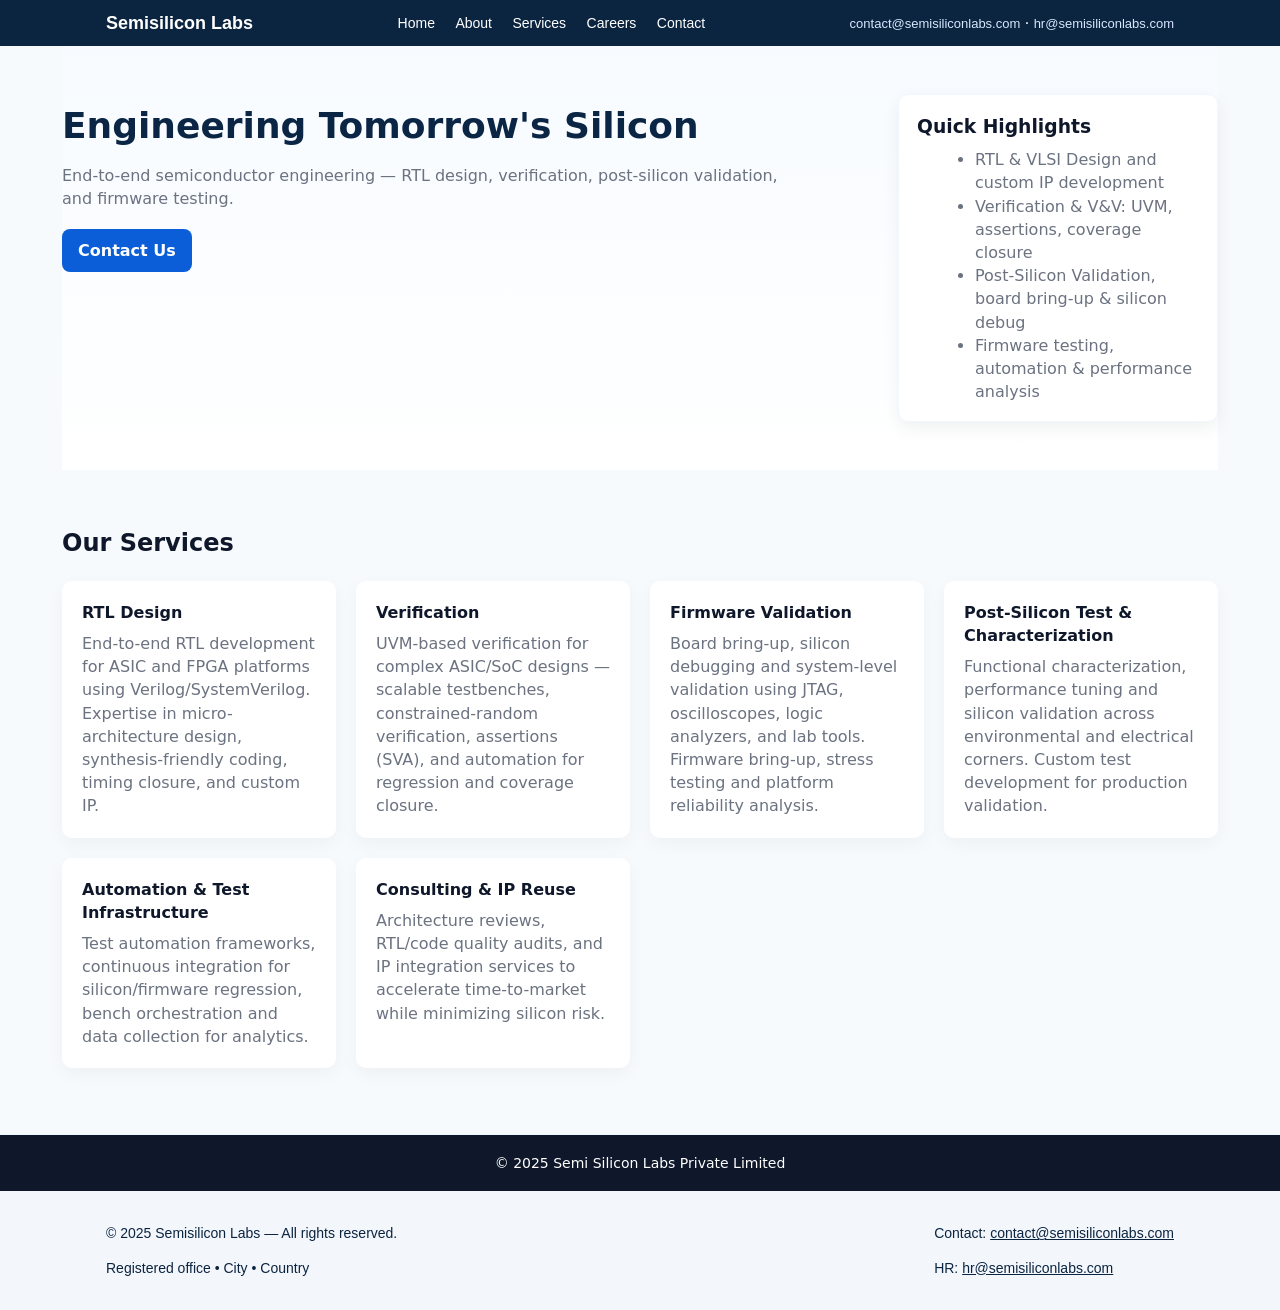
==== index.html @ eca229b6 "Updated_index_html" ====
<!doctype html>
<html lang="en">
<head>
  <meta charset="utf-8" />
  <meta name="viewport" content="width=device-width,initial-scale=1" />
  <title>Semi Silicon Labs</title>
  <!-- If you keep an external style.css, you can remove the <style> block below. -->
  <link rel="stylesheet" href="style.css">

  <style>
    /* --- Layout container --- */
    :root{
      --max-width:1200px;
      --gap:24px;
      --muted:#6b7280;
      --accent:#0b5ed7;
      --bg:#f7fafc;
      font-family: system-ui, -apple-system, "Segoe UI", Roboto, "Helvetica Neue", Arial;
    }

    html,body{height:100%;margin:0}
    body{background:var(--bg);color:#0f172a;line-height:1.45}

    /* Site container centered content */
    .container{
      max-width:var(--max-width);
      margin:0 auto;
      padding:0 22px;
      box-sizing:border-box;
    }

    @media(min-width:1400px){
      .container{max-width:1400px;padding:0 32px}
    }

    /* Header full-width but inner content centered via .container */
    .header{width:100%;background:#0f2740;color:#fff}
    .header-inner{display:flex;align-items:center;justify-content:space-between;padding:14px 0}
    .brand-left .company{font-weight:700;font-size:20px}
    .brand-left .tagline{font-size:13px;color:rgba(255,255,255,0.85)}
    .nav-right a{color:#fff;text-decoration:none;margin-left:18px;font-weight:600}

    /* HERO: use a responsive two-column layout */
    .hero{display:grid;grid-template-columns:1fr 320px;gap:var(--gap);align-items:start;padding:48px 0}
    @media(max-width:900px){
      .hero{grid-template-columns:1fr;}
    }

    .hero .left h1{font-size:36px;margin:6px 0 12px}
    .lead{color:var(--muted);margin:0}
    .btn{display:inline-block;padding:10px 16px;border-radius:8px;text-decoration:none}
    .btn-primary{background:var(--accent);color:#fff}

    /* Quick highlights card */
    .card{background:#fff;border-radius:10px;padding:18px;box-shadow:0 6px 18px rgba(2,6,23,0.06)}
    .card h3{margin:0 0 8px}
    .card ul{margin:8px 0 0 18px;color:var(--muted)}

    /* Services section */
    .section{padding:36px 0}
    .services-grid{display:grid;grid-template-columns:repeat(auto-fit,minmax(260px,1fr));gap:20px;margin-top:18px}
    .service-card{background:#fff;padding:20px;border-radius:10px;box-shadow:0 6px 18px rgba(2,6,23,0.04)}
    .service-card h4{margin:0 0 8px}
    .service-card .lead{color:var(--muted);margin:0}

    /* Footer */
    .footer{background:#0f172a;color:#fff;padding:18px 0;margin-top:30px}
    .footer p{margin:0;text-align:center}

    /* small screens adjustments */
    @media(max-width:520px){
      .brand-left .company{font-size:18px}
      .hero .left h1{font-size:28px}
    }
  </style>
</head>
<body>

  <!-- Header (full width) 
  <header class="site-header" role="banner">
  <div class="topbar">
    <div class="topbar-inner container">
      <div class="contact-line">contact@semisiliconlabs.com · hr@semisiliconlabs.com</div>
    </div>
  </div>

  <div class="header-main container">
    <div class="brand" aria-label="Semi Silicon Labs">
      <a href="index.html" class="brand-link">
        <div class="brand-name">Semi Silicon Labs</div>
        <div class="brand-tag">Engineering Tomorrow's Silicon</div>
      </a>
    </div>

    <button class="nav-toggle" aria-expanded="false" aria-controls="main-nav" aria-label="Toggle navigation">
      <span class="hamburger"></span>
    </button>

    <nav id="main-nav" class="main-nav" role="navigation" aria-label="Main navigation">
      <a href="index.html">Home</a>
      <a href="about.html">About</a>
      <a href="services.html">Services</a>
      <a href="careers.html">Careers</a>
      <a href="ai.html">AI Assistant</a>
      <a href="contact.html">Contact</a>
    </nav>
  </div>
</header>


  <!-- Main centered container -->
  <main>
    <div class="container">

      <!-- HERO section (left: content, right: quick highlights card) -->
      <section class="hero">
        <div class="left">
          <h1>Engineering Tomorrow's Silicon</h1>
          <p class="lead">End-to-end semiconductor engineering — RTL design, verification, post-silicon validation, and firmware testing.</p>
          <p style="margin-top:18px"><a class="btn btn-primary" href="contact.html">Contact Us</a></p>
        </div>

        <aside class="right card" aria-label="Quick highlights">
          <h3>Quick Highlights</h3>
          <ul>
            <li>RTL &amp; VLSI Design and custom IP development</li>
            <li>Verification &amp; V&amp;V: UVM, assertions, coverage closure</li>
            <li>Post-Silicon Validation, board bring-up & silicon debug</li>
            <li>Firmware testing, automation & performance analysis</li>
          </ul>
        </aside>

      </section>

      <!-- Our Services -->
      <section class="section">
        <h2>Our Services</h2>

        <div class="services-grid" role="list">

          <article class="service-card" role="listitem">
            <h4>RTL Design</h4>
            <p class="lead">End-to-end RTL development for ASIC and FPGA platforms using Verilog/SystemVerilog. Expertise in micro-architecture design, synthesis-friendly coding, timing closure, and custom IP.</p>
          </article>

          <article class="service-card" role="listitem">
            <h4>Verification</h4>
            <p class="lead">UVM-based verification for complex ASIC/SoC designs — scalable testbenches, constrained-random verification, assertions (SVA), and automation for regression and coverage closure.</p>
          </article>

          <article class="service-card" role="listitem">
            <h4>Firmware Validation</h4>
            <p class="lead">Board bring-up, silicon debugging and system-level validation using JTAG, oscilloscopes, logic analyzers, and lab tools. Firmware bring-up, stress testing and platform reliability analysis.</p>
          </article>

          <article class="service-card" role="listitem">
            <h4>Post-Silicon Test & Characterization</h4>
            <p class="lead">Functional characterization, performance tuning and silicon validation across environmental and electrical corners. Custom test development for production validation.</p>
          </article>

          <article class="service-card" role="listitem">
            <h4>Automation & Test Infrastructure</h4>
            <p class="lead">Test automation frameworks, continuous integration for silicon/firmware regression, bench orchestration and data collection for analytics.</p>
          </article>

          <article class="service-card" role="listitem">
            <h4>Consulting & IP Reuse</h4>
            <p class="lead">Architecture reviews, RTL/code quality audits, and IP integration services to accelerate time-to-market while minimizing silicon risk.</p>
          </article>

        </div>
      </section>

    </div> <!-- /.container -->
  </main>

  <footer class="footer">
    <div class="container"><p>&copy; 2025 Semi Silicon Labs Private Limited</p></div>
  </footer>

  <!-- optional scripts -->
  <script src="chat.js"></script>
  <!-- include.js placeholder: if you want to load reusable includes from /includes, set the path accordingly -->
  <script src="/include.js" defer></script>
</body>
</html>
---- style.css ----
:root{--navy:#0b2545;--accent:#0e63b6;--muted:#5a6b85;--maxw:1100px}
*{box-sizing:border-box}
body{margin:0;font-family:Inter,system-ui,-apple-system,Segoe UI,Roboto,Helvetica,Arial,sans-serif;color:var(--navy);background:#fff;line-height:1.6}
.container{max-width:var(--maxw);margin:0 auto;padding:0 20px}
.header{background:#fff;border-bottom:1px solid #eef6ff;position:sticky;top:0;z-index:100}
.header-inner{display:flex;align-items:center;justify-content:space-between;padding:12px 0;gap:12px}
.brand-left{display:flex;flex-direction:column;align-items:flex-start}
.brand-left .company{font-weight:800;font-size:18px}
.brand-left .tagline{font-size:12px;color:var(--muted);margin-top:4px}
.nav-right a{margin-left:18px;text-decoration:none;color:var(--navy);font-weight:600}
.hero{padding:48px 0;background:linear-gradient(180deg,#f7fbff,#fff);display:flex;align-items:flex-start;gap:30px;flex-wrap:wrap}
.hero .left{flex:1;min-width:260px}
.hero h1{font-size:32px;margin:0;color:var(--navy)}
.lead{color:var(--muted);max-width:720px}
.card{background:#fff;border-radius:8px;padding:18px;border:1px solid #f0f7ff;box-shadow:0 6px 18px rgba(11,37,69,0.03)}
.section{padding:36px 0}
.section.alt{background:#fbfdff}
.footer{padding:22px 0;text-align:center;color:var(--muted);font-size:14px;border-top:1px solid #eef6ff;margin-top:24px}
.btn{display:inline-block;padding:10px 14px;border-radius:8px;text-decoration:none;font-weight:700}
.btn-primary{background:var(--accent);color:#fff}
@media (max-width:800px){ .nav-right{display:flex;flex-wrap:wrap;gap:8px} .header-inner{align-items:flex-start} .hero{flex-direction:column} }
/* Put this near the end of your style.css so it overrides earlier rules */

/* 1) New site container rules */
.site-container {
  max-width: 1200px;     /* widen the central column on big screens */
  margin: 0 auto;        /* center horizontally */
  padding: 0 24px;       /* small left/right padding for small screens */
  box-sizing: border-box;
}

/* 2) Make hero and two-column areas use the site container */
.hero, .content-section, .services-grid {
  width: 100%;
  max-width: 100%;
  box-sizing: border-box;
}

/* 3) Slightly reduce inner card paddings so boxes don't push out too far */
.quick-highlights, .service-card {
  padding: 20px; /* lower if needed (was likely larger) */
}

/* 4) Larger screens — give a bit more width */
@media (min-width: 1400px) {
  .site-container { max-width: 1400px; padding: 0 36px; }
}

/* 5) Make sure header / nav still stretches full width while content is centered */
.site-header { width: 100%; }
.site-header .site-container { display:flex; align-items:center; justify-content:space-between; }

/* 6) Small screens keep full width behavior */
@media (max-width: 767px) {
  .site-container { padding: 0 18px; }
  .quick-highlights, .service-card { padding: 16px; }
}
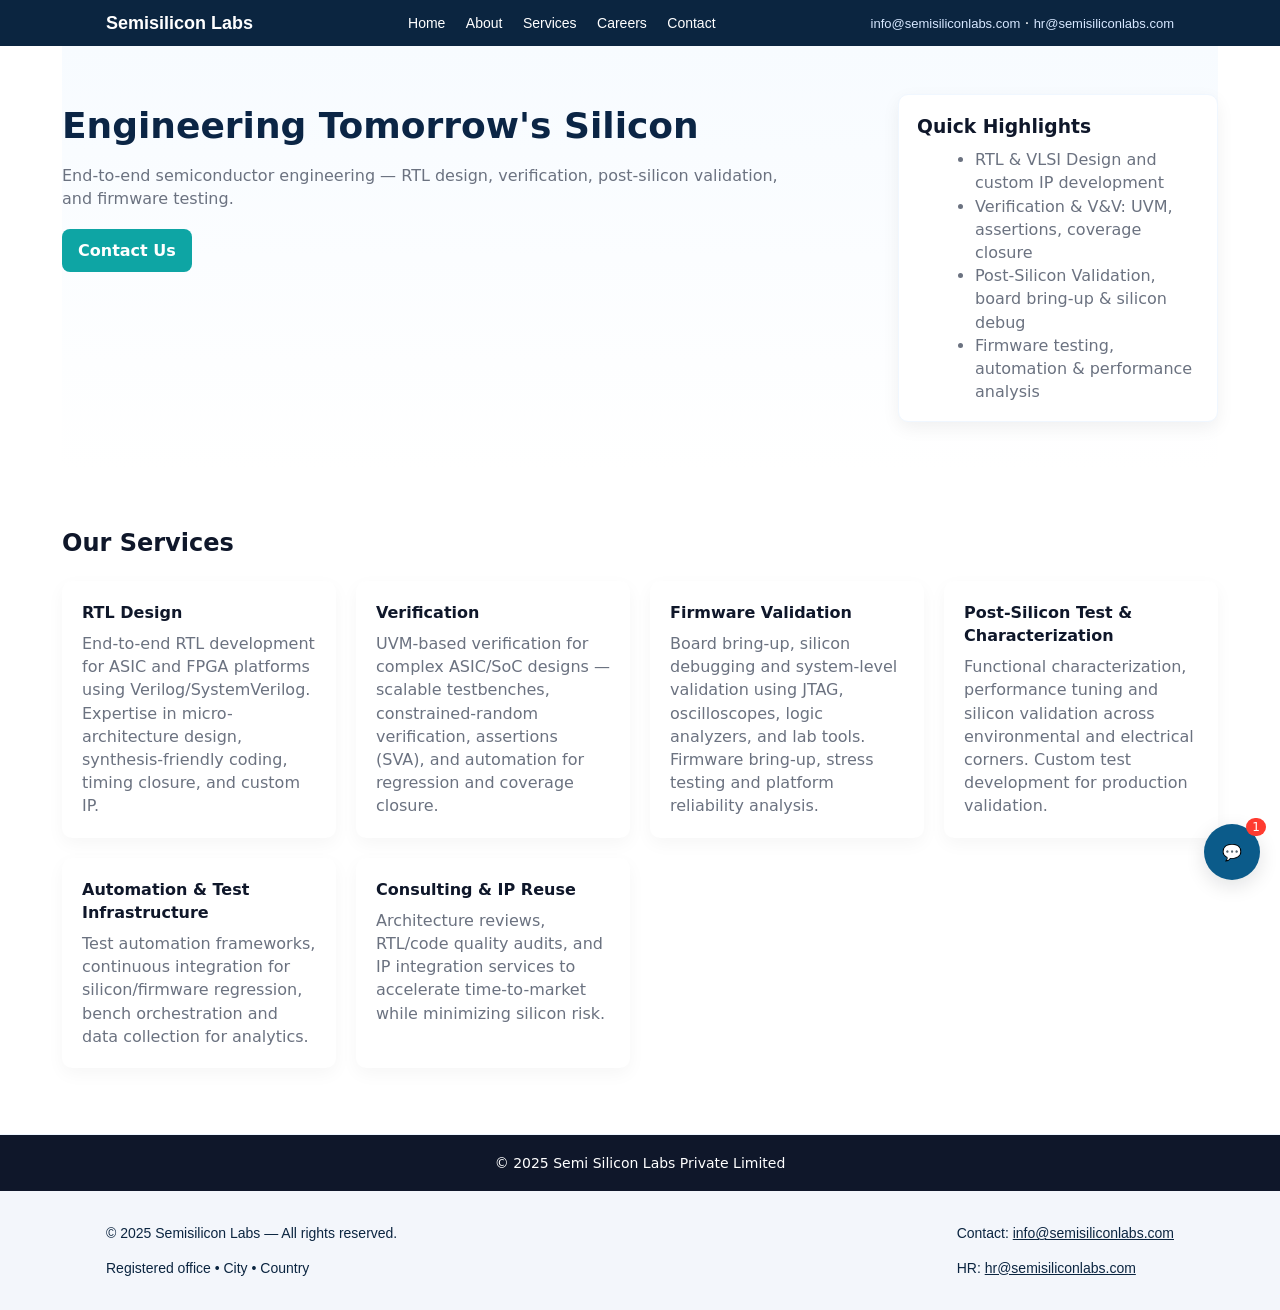
==== commit 93d53ae6: "Update_index_html" ====
--- a/index.html
+++ b/index.html
@@ -182,5 +182,237 @@
   <script src="chat.js"></script>
   <!-- include.js placeholder: if you want to load reusable includes from /includes, set the path accordingly -->
   <script src="/include.js" defer></script>
+  <!--
+chat-widget.html
+A self-contained, lightweight, accessible chat widget you can drop into any static site.
+How to use:
+ 1. Copy this file into your project and include it (or paste its contents) before </body>.
+ 2. If you want real AI replies, replace `sendToServer()` with a function that calls your backend (or OpenAI) and returns a promise that resolves to a reply string.
+ 3. Customize colors in :root CSS variables.
+
+Features:
+ - Floating minimized button with unread badge
+ - Expandable chat panel with header, messages, and composer
+ - Message history saved in localStorage
+ - Typing indicator, quick replies, and simple animations
+ - Clean, mobile-friendly responsive layout
+ - Hooks for real backend integration (sendToServer)
+-->
+
+<!doctype html>
+<html lang="en">
+<head>
+<meta charset="utf-8" />
+<meta name="viewport" content="width=device-width,initial-scale=1" />
+<title>Chat Widget</title>
+<style>
+:root{
+  --brand:#0b5b8a; /* primary color */
+  --bg: #ffffff;
+  --panel-bg: #f7fbff;
+  --muted:#6b7280;
+  --accent:#0ea5a4;
+  --shadow: 0 6px 20px rgba(6, 17, 27, 0.12);
+}
+/* Reset small bits for widget */
+.chat-root{all:initial;font-family:Inter, system-ui, -apple-system, 'Segoe UI', Roboto, 'Helvetica Neue', Arial;position:fixed;right:20px;bottom:20px;z-index:99999}
+.chat-btn{all:unset;cursor:pointer;display:flex;align-items:center;justify-content:center;width:56px;height:56px;border-radius:999px;background:var(--brand);color:#fff;box-shadow:var(--shadow);position:relative}
+.chat-badge{position:absolute;top:-6px;right:-6px;background:#ff3b30;color:#fff;border-radius:999px;padding:2px 6px;font-size:12px}
+
+.chat-panel{width:360px;max-width:calc(100vw - 40px);height:520px;border-radius:12px;overflow:hidden;box-shadow:var(--shadow);display:flex;flex-direction:column;background:var(--bg)}
+.chat-header{background:linear-gradient(180deg,var(--brand),#053b57);color:#fff;padding:12px 14px;display:flex;align-items:center;gap:10px}
+.chat-title{font-weight:700;font-size:16px}
+.chat-sub{font-size:12px;opacity:.9}
+.chat-close{margin-left:auto;all:unset;cursor:pointer;color:#fff}
+
+.chat-body{flex:1;padding:12px;display:flex;flex-direction:column;gap:8px;background:var(--panel-bg);overflow:auto}
+.msg{max-width:78%;padding:10px 12px;border-radius:10px;font-size:14px;line-height:1.3}
+.msg.user{margin-left:auto;background:#0b5b8a;color:#fff;border-bottom-right-radius:4px}
+.msg.bot{background:#fff;color:#0b1720;border:1px solid rgba(6,17,27,0.06);border-bottom-left-radius:4px}
+.msg.small{font-size:12px;padding:6px 8px;opacity:.85}
+
+.typing{display:flex;gap:4px;align-items:center}
+.dot{width:6px;height:6px;border-radius:50%;background:#9ca3af;opacity:.8;animation:blink 1.2s infinite}
+.dot:nth-child(2){animation-delay:.15s}
+.dot:nth-child(3){animation-delay:.3s}
+@keyframes blink{0%{transform:translateY(0);opacity:.25}50%{transform:translateY(-4px);opacity:1}100%{transform:translateY(0);opacity:.25}}
+
+.chat-composer{padding:10px;border-top:1px solid rgba(6,17,27,0.06);display:flex;gap:8px;align-items:center;background:var(--bg)}
+.input{flex:1;padding:8px 12px;border-radius:999px;border:1px solid rgba(6,17,27,0.08);background:#fff;font-size:14px}
+.btn-send{all:unset;padding:8px 12px;border-radius:8px;background:var(--accent);color:#fff;cursor:pointer}
+.quick-replies{display:flex;gap:8px;flex-wrap:wrap;margin-bottom:4px}
+.quick{background:#e6f6f5;padding:6px 10px;border-radius:999px;font-size:13px;cursor:pointer;color:var(--brand)}
+
+/* collapsed state */
+.chat-collapsed{display:flex;flex-direction:column;align-items:flex-end}
+.chat-panel.hide{display:none}
+
+/* small screens */
+@media (max-width:420px){.chat-panel{right:10px;left:10px;bottom:10px;top:auto;width:auto;height:80vh;border-radius:12px}}
+</style>
+</head>
+<body>
+
+<!-- Widget root -->
+<div class="chat-root" id="chat-root" aria-live="polite">
+  <div id="chat-collapsed" class="chat-collapsed">
+    <button id="open-chat" class="chat-btn" title="Open chat" aria-label="Open chat">
+      💬
+      <span id="unread" class="chat-badge" style="display:none">0</span>
+    </button>
+  </div>
+
+  <div id="chat-panel" class="chat-panel" role="dialog" aria-modal="false" aria-hidden="true" style="display:none">
+    <div class="chat-header">
+      <div>
+        <div class="chat-title">Semi Silicon Assistant</div>
+        <div class="chat-sub">Ask about services, hiring, or support</div>
+      </div>
+      <button id="close-chat" class="chat-close" aria-label="Close chat">✕</button>
+    </div>
+
+    <div id="chat-body" class="chat-body" role="log" aria-live="polite"></div>
+
+    <div style="padding:0 12px">
+      <div id="quick" class="quick-replies" aria-hidden="false">
+        <button class="quick">Tell me about RTL services</button>
+        <button class="quick">Open positions</button>
+        <button class="quick">Contact sales</button>
+      </div>
+    </div>
+
+    <div class="chat-composer" role="form" aria-label="Chat composer">
+      <input id="chat-input" class="input" placeholder="Type a message..." aria-label="Type a message" />
+      <button id="send-btn" class="btn-send" aria-label="Send message">Send</button>
+    </div>
+  </div>
+</div>
+
+<script>
+/* Minimal, dependency-free JS for the widget */
+(function(){
+  const root = document.getElementById('chat-root');
+  const panel = document.getElementById('chat-panel');
+  const openBtn = document.getElementById('open-chat');
+  const closeBtn = document.getElementById('close-chat');
+  const body = document.getElementById('chat-body');
+  const input = document.getElementById('chat-input');
+  const sendBtn = document.getElementById('send-btn');
+  const unread = document.getElementById('unread');
+  const quick = document.getElementById('quick');
+
+  // localStorage key
+  const LS = 'semisil_chat_v1';
+  let unreadCount = 0;
+  let history = loadHistory();
+
+  // initial render of history
+  renderHistory();
+
+  openBtn.addEventListener('click', openChat);
+  closeBtn.addEventListener('click', closeChat);
+  sendBtn.addEventListener('click', onSend);
+  input.addEventListener('keydown', (e)=>{ if(e.key==='Enter') onSend(); });
+  quick.addEventListener('click', (e)=>{ if(e.target.classList.contains('quick')) sendQuick(e.target.innerText); });
+
+  function openChat(){
+    panel.style.display='flex';
+    panel.setAttribute('aria-hidden','false');
+    openBtn.style.display='none';
+    unreadCount = 0; updateBadge();
+    scrollToBottom();
+    input.focus();
+  }
+  function closeChat(){
+    panel.style.display='none';
+    panel.setAttribute('aria-hidden','true');
+    openBtn.style.display='flex';
+    openBtn.focus();
+  }
+
+  function onSend(){
+    const text = input.value.trim();
+    if(!text) return;
+    pushMessage({who:'user', text, ts:Date.now()});
+    input.value='';
+    // show typing
+    const typingNode = makeTyping();
+    body.appendChild(typingNode);
+    scrollToBottom();
+
+    // send to server (replace with your integration)
+    sendToServer(text).then(replyText=>{
+      typingNode.remove();
+      pushMessage({who:'bot', text:replyText, ts:Date.now()});
+    }).catch(err=>{
+      typingNode.remove();
+      pushMessage({who:'bot', text:'Sorry — I could not reach the server. Try again later.', ts:Date.now()});
+      console.error(err);
+    });
+  }
+
+  function sendQuick(txt){ input.value = txt; onSend(); }
+
+  function pushMessage(msg){ history.push(msg); saveHistory(); renderMessage(msg); }
+
+  function renderHistory(){ body.innerHTML=''; history.forEach(renderMessage); scrollToBottom(); }
+
+  function renderMessage(msg){
+    const d = document.createElement('div');
+    d.className = 'msg ' + (msg.who==='user' ? 'user' : 'bot');
+    d.innerText = msg.text;
+    d.setAttribute('data-ts', msg.ts);
+    body.appendChild(d);
+    scrollToBottom();
+    // when closed increase unread
+    if(panel.style.display==='none' || panel.getAttribute('aria-hidden')==='true'){
+      unreadCount++; updateBadge();
+    }
+  }
+
+  function makeTyping(){
+    const wrap = document.createElement('div');
+    wrap.className='msg bot typing';
+    const dotWrap = document.createElement('div');
+    dotWrap.className='typing';
+    dotWrap.innerHTML = '<span class="dot" aria-hidden></span><span class="dot" aria-hidden></span><span class="dot" aria-hidden></span>';
+    wrap.appendChild(dotWrap);
+    return wrap;
+  }
+
+  function scrollToBottom(){ body.scrollTop = body.scrollHeight; }
+
+  function saveHistory(){ try{ localStorage.setItem(LS, JSON.stringify(history.slice(-200))); }catch(e){} }
+  function loadHistory(){ try{ const raw = localStorage.getItem(LS); return raw?JSON.parse(raw):[ {who:'bot',text:'Hello! I\'m the Semi Silicon assistant — ask me about services, careers, or contact options.', ts:Date.now()} ]; }catch(e){ return []; } }
+
+  function updateBadge(){ if(unreadCount>0){ unread.style.display='inline-block'; unread.innerText = unreadCount>99?'99+':unreadCount } else unread.style.display='none' }
+
+  /* Placeholder network function — replace this with your actual API call.
+     Should return a Promise that resolves to a string reply. */
+  function sendToServer(userText){
+    return new Promise((resolve)=>{
+      // quick simulated responses for demo
+      const t = userText.toLowerCase();
+      setTimeout(()=>{
+        if(t.includes('rtl')) resolve('We provide RTL & microarchitecture design for ASIC and FPGA platforms. Would you like our RTL services datasheet?');
+        else if(t.includes('career')||t.includes('position')||t.includes('job')) resolve('We are hiring — please share your CV at hr@semisiliconlabs.com. Current openings: Verification Engineer, Firmware Engineer.');
+        else if(t.includes('contact')||t.includes('sales')) resolve('You can reach us at contact@semisiliconlabs.com or use the contact form — how can I help further?');
+        else resolve("Thanks — I\'ll pass this to the team. If you want an instant answer, ask about 'services', 'careers' or 'contact'.");
+      }, 700 + Math.random()*600);
+    });
+  }
+
+  // Expose a small API to send messages programmatically
+  window.SemiChat = {
+    sendMessage: (txt)=>{ input.value = txt; onSend(); },
+    open: openChat,
+    close: closeChat
+  };
+
+})();
+</script>
+
 </body>
 </html>
+</body>
+</html>
--- a/style.css
+++ b/style.css
@@ -55,3 +55,7 @@
   .site-container { padding: 0 18px; }
   .quick-highlights, .service-card { padding: 16px; }
 }
+.chat-bubble, #chat-bubble {
+  display: none !important;
+}
+
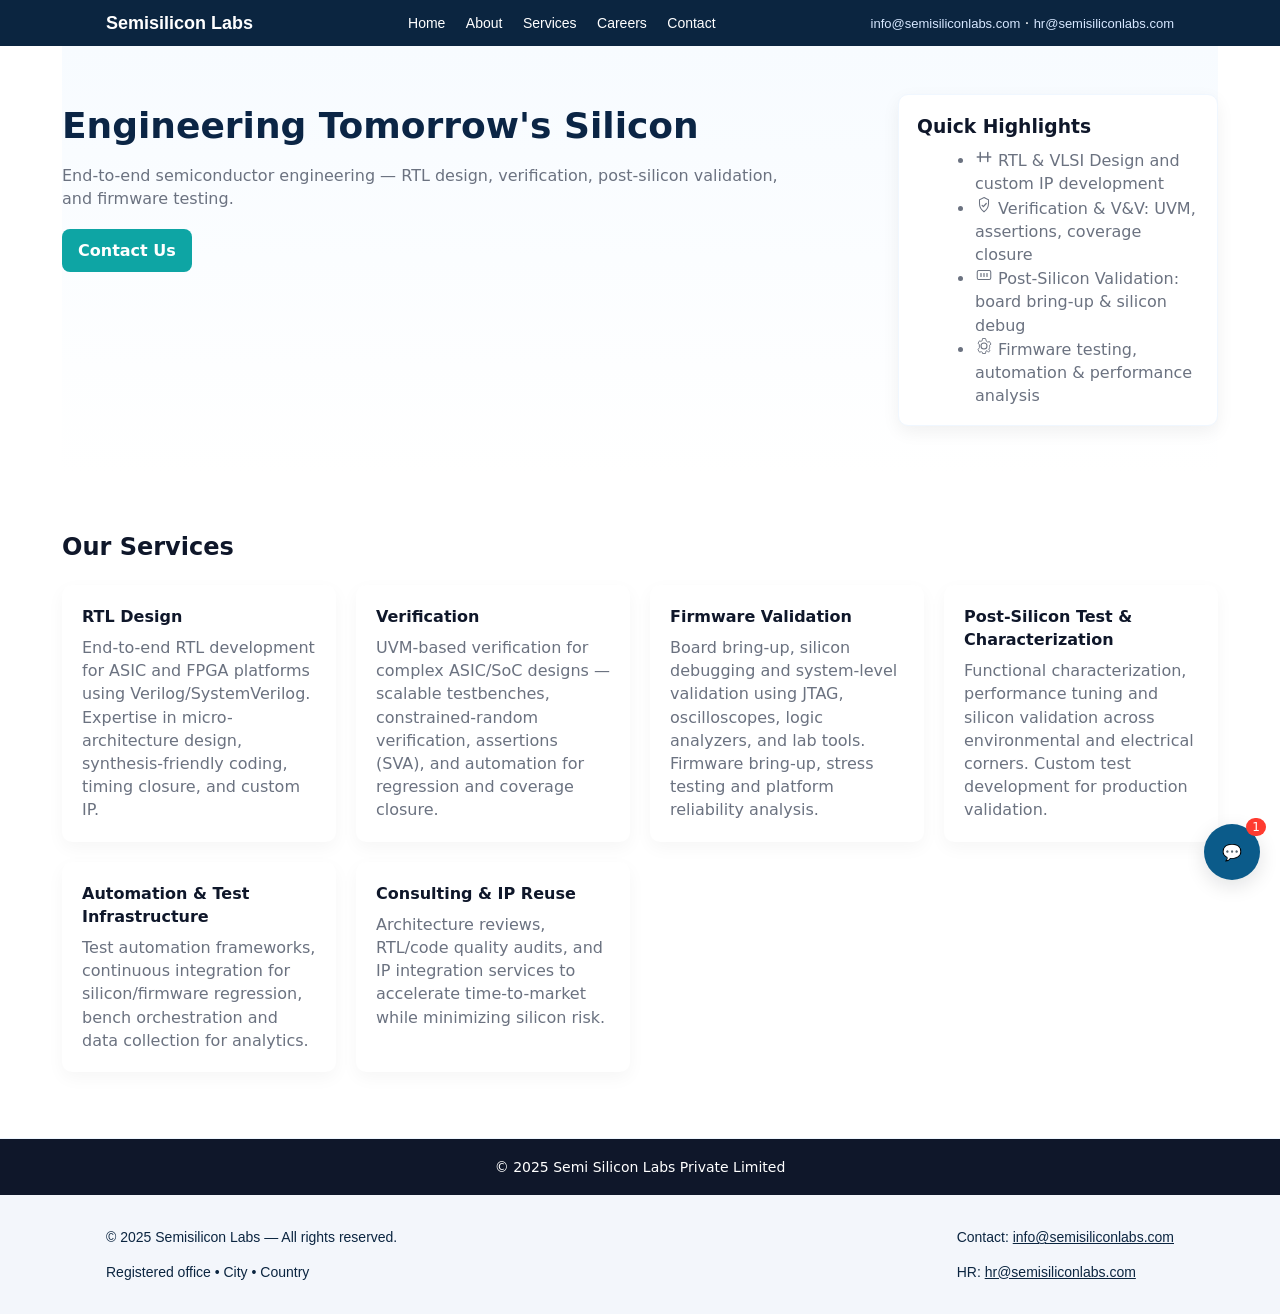
==== commit 8cfa3618: "Update_index_html" ====
--- a/index.html
+++ b/index.html
@@ -120,14 +120,58 @@
           <p style="margin-top:18px"><a class="btn btn-primary" href="contact.html">Contact Us</a></p>
         </div>
 
-        <aside class="right card" aria-label="Quick highlights">
-          <h3>Quick Highlights</h3>
-          <ul>
-            <li>RTL &amp; VLSI Design and custom IP development</li>
-            <li>Verification &amp; V&amp;V: UVM, assertions, coverage closure</li>
-            <li>Post-Silicon Validation, board bring-up & silicon debug</li>
-            <li>Firmware testing, automation & performance analysis</li>
-          </ul>
+        <aside class="quick-highlights card" aria-label="Quick highlights">
+  <h3>Quick Highlights</h3>
+  <ul class="qh-list" role="list">
+    <li role="listitem" tabindex="0" data-index="1">
+      <span class="icon" aria-hidden="true">
+        <!-- chip / RTL SVG -->
+        <svg width="18" height="18" viewBox="0 0 24 24" fill="none" xmlns="http://www.w3.org/2000/svg">
+          <path d="M3 12h18" stroke="currentColor" stroke-width="2" stroke-linecap="round"/>
+          <path d="M7 6v12" stroke="currentColor" stroke-width="2" stroke-linecap="round"/>
+          <path d="M17 6v12" stroke="currentColor" stroke-width="2" stroke-linecap="round"/>
+        </svg>
+      </span>
+      <span class="text">RTL &amp; VLSI Design and custom IP development</span>
+    </li>
+
+    <li role="listitem" tabindex="0" data-index="2">
+      <span class="icon" aria-hidden="true">
+        <!-- verification / shield -->
+        <svg width="18" height="18" viewBox="0 0 24 24" fill="none" xmlns="http://www.w3.org/2000/svg">
+          <path d="M12 2l6 3v5c0 5-3 9-6 11-3-2-6-6-6-11V5l6-3z" stroke="currentColor" stroke-width="1.4" fill="none"/>
+          <path d="M9.5 12.5l1.7 1.7L15 10" stroke="currentColor" stroke-width="1.6" stroke-linecap="round" stroke-linejoin="round"/>
+        </svg>
+      </span>
+      <span class="text">Verification &amp; V&amp;V: UVM, assertions, coverage closure</span>
+    </li>
+
+    <li role="listitem" tabindex="0" data-index="3">
+      <span class="icon" aria-hidden="true">
+        <!-- board / plug -->
+        <svg width="18" height="18" viewBox="0 0 24 24" fill="none" xmlns="http://www.w3.org/2000/svg">
+          <rect x="3" y="6" width="18" height="12" rx="2" stroke="currentColor" stroke-width="1.4" fill="none"/>
+          <path d="M8 10v4" stroke="currentColor" stroke-width="1.6" stroke-linecap="round"/>
+          <path d="M12 10v4" stroke="currentColor" stroke-width="1.6" stroke-linecap="round"/>
+          <path d="M16 10v4" stroke="currentColor" stroke-width="1.6" stroke-linecap="round"/>
+        </svg>
+      </span>
+      <span class="text">Post-Silicon Validation: board bring-up &amp; silicon debug</span>
+    </li>
+
+    <li role="listitem" tabindex="0" data-index="4">
+      <span class="icon" aria-hidden="true">
+        <!-- gear / firmware -->
+        <svg width="18" height="18" viewBox="0 0 24 24" fill="none" xmlns="http://www.w3.org/2000/svg">
+          <path d="M12 8a4 4 0 100 8 4 4 0 000-8z" stroke="currentColor" stroke-width="1.4" fill="none"/>
+          <path d="M19.4 15a7.9 7.9 0 00.1-2 7.9 7.9 0 00-.1-2l1.9-1.5-2-3.4-2.3.7a8 8 0 00-1.7-.98L14 2h-4l-.4 2.9c-.6.24-1.16.55-1.7.95L6 5.1 4 8.5l1.9 1.5c-.07.65-.1 1.32-.1 2s.03 1.35.1 2L4 16.9 6 20.3l2.3-.7c.54.4 1.1.71 1.7.95L10 22h4l.4-2.9c.6-.24 1.16-.55 1.7-.95L18 20.3 20 17.9l-1.9-1.5z" stroke="currentColor" stroke-width="1.2" fill="none"/>
+        </svg>
+      </span>
+      <span class="text">Firmware testing, automation &amp; performance analysis</span>
+    </li>
+  </ul>
+</aside>
+
         </aside>
 
       </section>
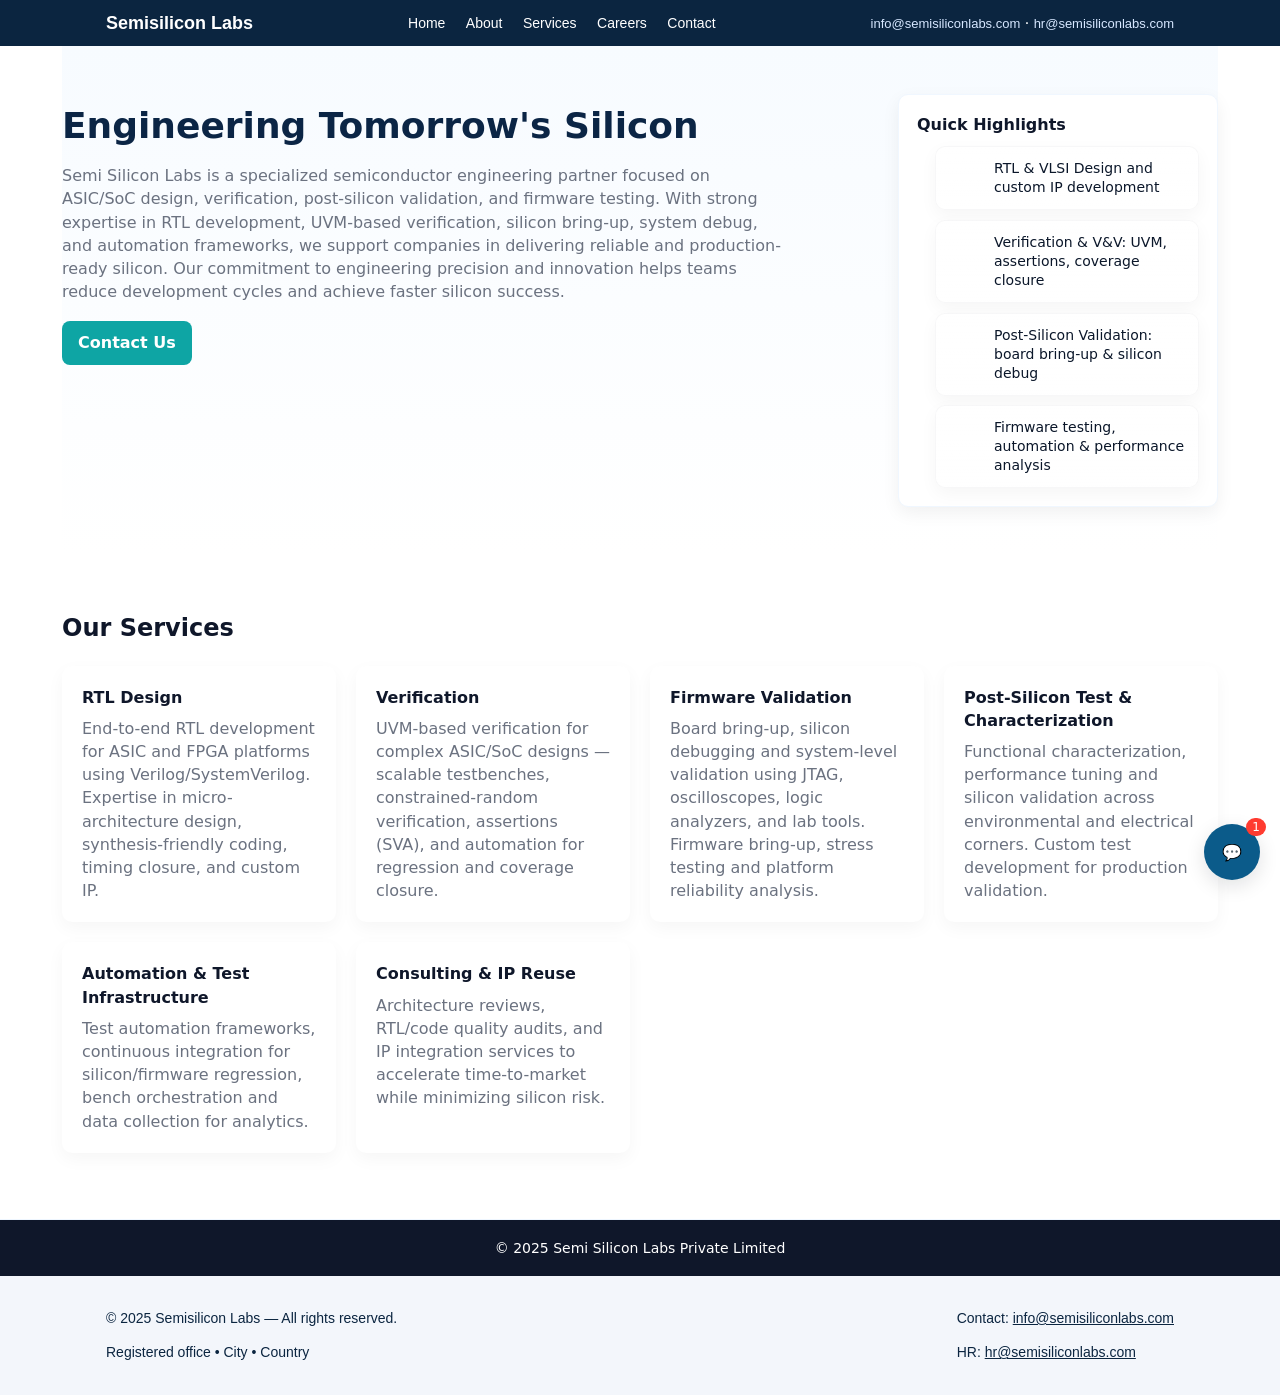
==== commit 4f5db6a6: "Updated_index_html" ====
--- a/index.html
+++ b/index.html
@@ -116,7 +116,16 @@
       <section class="hero">
         <div class="left">
           <h1>Engineering Tomorrow's Silicon</h1>
-          <p class="lead">End-to-end semiconductor engineering — RTL design, verification, post-silicon validation, and firmware testing.</p>
+          <p class="lead">
+  Semi Silicon Labs is a specialized semiconductor engineering partner focused on 
+  ASIC/SoC design, verification, post-silicon validation, and firmware testing. 
+  With strong expertise in RTL development, UVM-based verification, silicon bring-up, 
+  system debug, and automation frameworks, we support companies in delivering 
+  reliable and production-ready silicon.  
+  Our commitment to engineering precision and innovation helps teams reduce 
+  development cycles and achieve faster silicon success.
+</p>
+
           <p style="margin-top:18px"><a class="btn btn-primary" href="contact.html">Contact Us</a></p>
         </div>
 
--- a/style.css
+++ b/style.css
@@ -58,4 +58,111 @@
 .chat-bubble, #chat-bubble {
   display: none !important;
 }
+/* --- Quick Highlights - Pro Version C --- */
+.quick-highlights.card { position:relative; overflow:visible; transition:transform .28s ease; }
+.quick-highlights.card h3 { margin:0 0 10px; font-size:16px; }
+.qh-list { list-style:none; margin:0; padding:0; display:flex; flex-direction:column; gap:10px; }
 
+/* each item */
+.qh-list li {
+  position:relative;
+  display:flex;
+  align-items:center;
+  gap:12px;
+  background:linear-gradient(180deg, rgba(255,255,255,0.9), #fff);
+  padding:12px;
+  border-radius:10px;
+  cursor:pointer;
+  transform:translateY(0);
+  box-shadow:0 6px 18px rgba(2,6,23,0.04);
+  transition: transform .35s cubic-bezier(.2,.9,.2,1), box-shadow .35s ease, background .25s ease;
+  outline: none;
+  --delay: 0ms;
+  will-change: transform, box-shadow;
+  border:1px solid rgba(8,16,30,0.03);
+}
+
+/* stagger entrance animation using data-index or nth-child */
+.qh-list li { opacity:0; transform: translateY(10px) scale(.995); }
+.qh-list li[data-index="1"]{ transition-delay: 80ms; --delay:80ms; }
+.qh-list li[data-index="2"]{ transition-delay: 140ms; --delay:140ms; }
+.qh-list li[data-index="3"]{ transition-delay: 200ms; --delay:200ms; }
+.qh-list li[data-index="4"]{ transition-delay: 260ms; --delay:260ms; }
+.qh-list li[data-index="5"]{ transition-delay: 320ms; --delay:320ms; }
+
+/* when .quick-highlights appears, animate children in (add .active via JS or rely on page load) */
+.quick-highlights.card .qh-list li { animation: qhIn .44s forwards; animation-timing-function: cubic-bezier(.2,.9,.2,1); }
+@keyframes qhIn {
+  to { opacity:1; transform: translateY(0) scale(1); }
+}
+
+/* icon (hidden until hover) */
+.qh-list .icon {
+  width:34px; height:34px; flex:0 0 34px; display:inline-flex; align-items:center; justify-content:center;
+  color:var(--accent, #0b5b8a);
+  border-radius:8px;
+  transform: translateX(-6px) scale(.85);
+  opacity:0;
+  transition: transform .28s cubic-bezier(.2,.9,.2,1), opacity .28s ease, background .25s ease;
+  background: linear-gradient(180deg, rgba(11,91,138,0.06), rgba(11,91,138,0.03));
+}
+
+/* text */
+.qh-list .text { color: #0b172a; font-size:14px; line-height:1.35; transition: color .2s ease, transform .25s ease; }
+
+/* hover / focus effects (both mouse and keyboard accessible) */
+.qh-list li:hover,
+.qh-list li:focus {
+  transform: translateY(-6px) scale(1.01);
+  box-shadow: 0 16px 40px rgba(6,17,27,0.12);
+  background: linear-gradient(180deg,#ffffff, #f8fbff);
+  z-index:2;
+}
+
+/* reveal icon on hover (and move text slightly) */
+.qh-list li:hover .icon,
+.qh-list li:focus .icon {
+  opacity:1;
+  transform: translateX(0) scale(1);
+}
+
+/* text push */
+.qh-list li:hover .text,
+.qh-list li:focus .text { transform: translateX(6px); color:var(--accent,#0b5b8a); }
+
+/* subtle left-side glow (pseudo-element ripple) */
+.qh-list li::before {
+  content: "";
+  position: absolute;
+  left:12px;
+  top:50%;
+  width:10px;
+  height:10px;
+  border-radius:50%;
+  transform: translateY(-50%) scale(0);
+  background: linear-gradient(90deg, rgba(11,91,138,0.14), rgba(11,91,138,0.06));
+  transition: transform .42s cubic-bezier(.2,.9,.2,1), opacity .3s ease;
+  opacity:0;
+  pointer-events:none;
+}
+
+/* on hover expand ripple */
+.qh-list li:hover::before,
+.qh-list li:focus::before {
+  transform: translateY(-50%) scale(10);
+  opacity:1;
+}
+
+/* accessible keyboard focus styles */
+.qh-list li:focus {
+  box-shadow: 0 10px 30px rgba(11,91,138,0.08);
+  border-color: rgba(11,91,138,0.12);
+}
+
+/* small screens adjustments */
+@media (max-width:900px){
+  .qh-list li { padding:10px; }
+  .qh-list .icon { width:28px; height:28px; flex:0 0 28px; }
+}
+
+
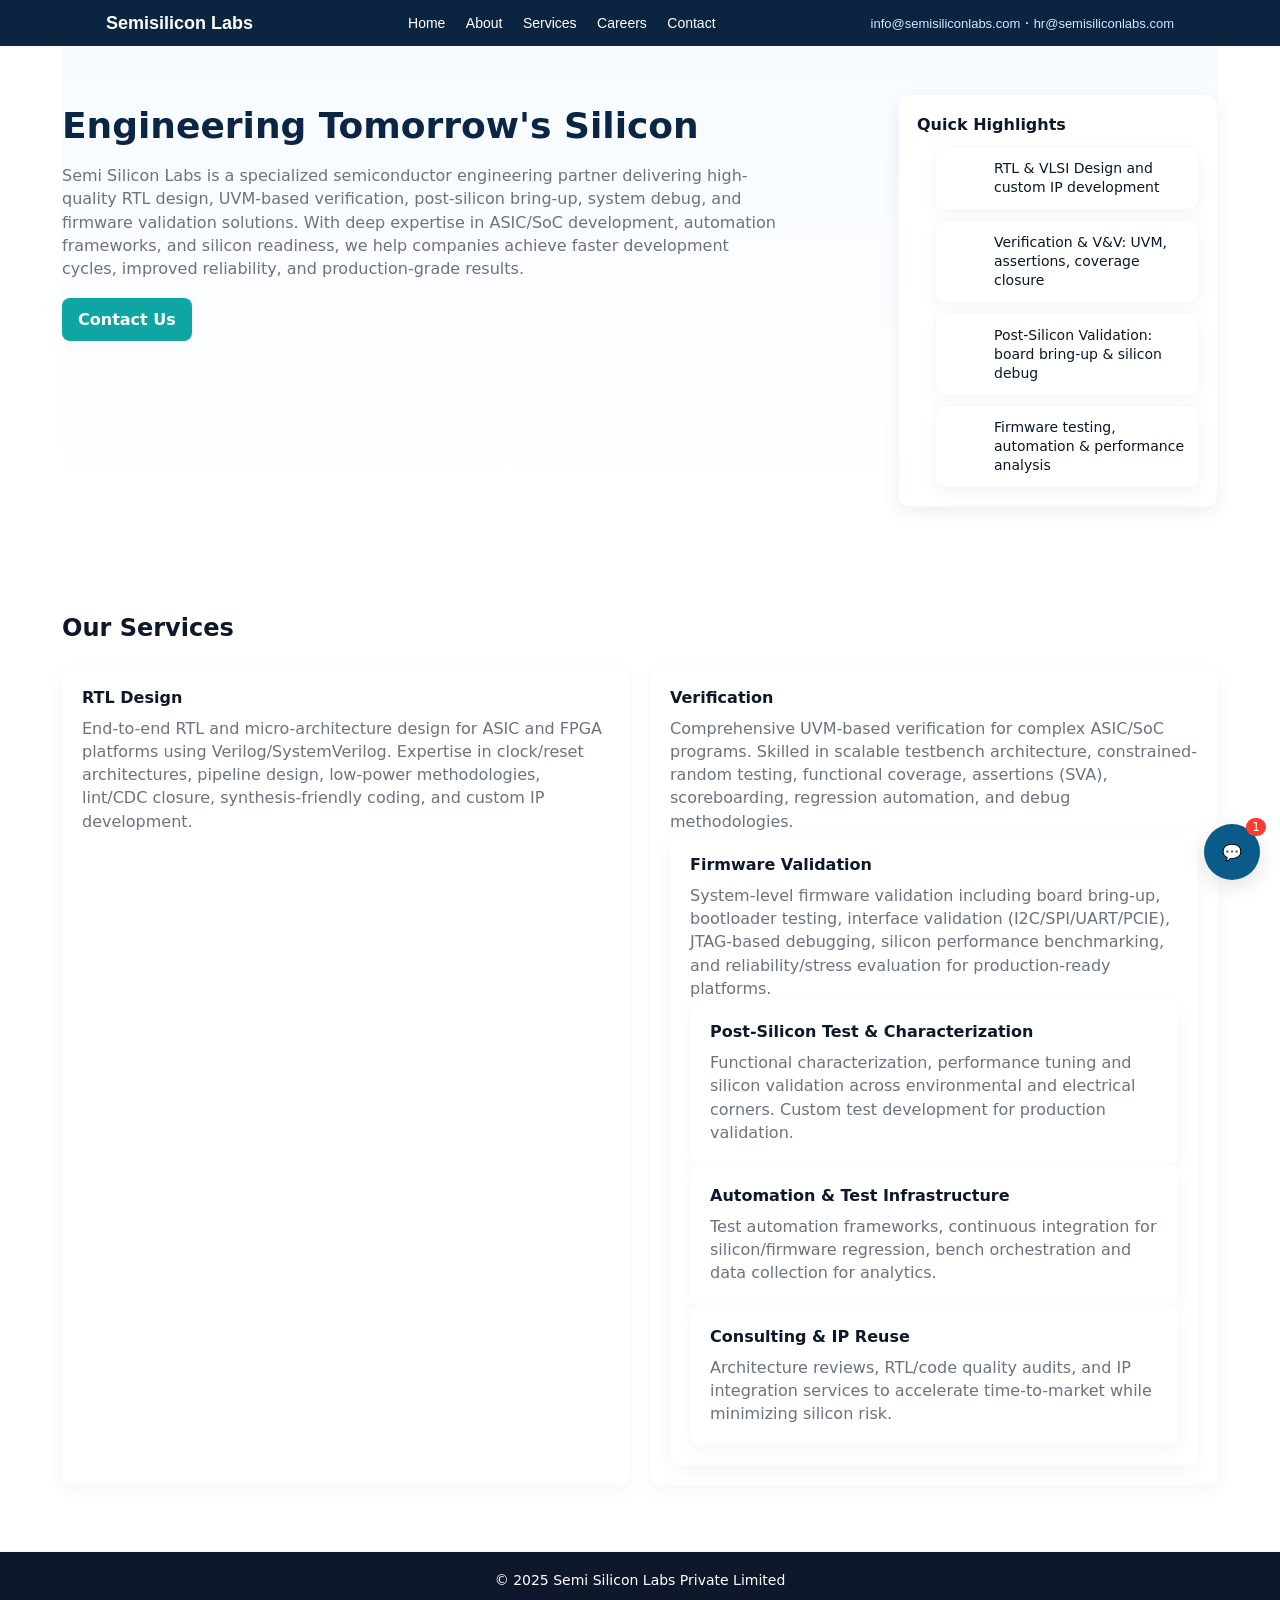
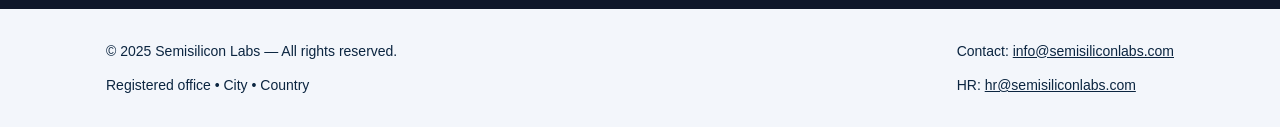
==== commit a61e8c2f: "Update_index_html" ====
--- a/index.html
+++ b/index.html
@@ -1,9 +1,31 @@
 <!doctype html>
 <html lang="en">
 <head>
+  <script type="application/ld+json">
+{
+  "@context": "https://schema.org",
+  "@type": "Organization",
+  "name": "Semi Silicon Labs",
+  "url": "https://semisiliconlabs.com",
+  "logo": "https://semisiliconlabs.com/logo.png",
+  "description": "Semi Silicon Labs specializes in RTL design, UVM-based verification, post-silicon validation, and firmware testing for ASIC/SoC development.",
+  "email": "contact@semisiliconlabs.com",
+  "contactPoint": {
+    "@type": "ContactPoint",
+    "contactType": "customer support",
+    "email": "contact@semisiliconlabs.com"
+  },
+  "sameAs": [
+    "https://linkedin.com/company/semisiliconlabs"
+  ]
+}
+</script>
   <meta charset="utf-8" />
   <meta name="viewport" content="width=device-width,initial-scale=1" />
-  <title>Semi Silicon Labs</title>
+  <title>Semi Silicon Labs – RTL Design, Verification & Post-Silicon Validation</title>
+<meta name="description" content="Semi Silicon Labs provides industry-grade RTL design, UVM-based verification, post-silicon validation, firmware testing, and semiconductor automation solutions for ASIC/SoC development. Delivering high-quality, production-ready silicon.">
+<meta name="keywords" content="RTL design, UVM verification, semiconductor engineering, post-silicon validation, ASIC design, SoC development, firmware testing, VLSI services, semiconductor consulting">
+
   <!-- If you keep an external style.css, you can remove the <style> block below. -->
   <link rel="stylesheet" href="style.css">
 
@@ -117,15 +139,8 @@
         <div class="left">
           <h1>Engineering Tomorrow's Silicon</h1>
           <p class="lead">
-  Semi Silicon Labs is a specialized semiconductor engineering partner focused on 
-  ASIC/SoC design, verification, post-silicon validation, and firmware testing. 
-  With strong expertise in RTL development, UVM-based verification, silicon bring-up, 
-  system debug, and automation frameworks, we support companies in delivering 
-  reliable and production-ready silicon.  
-  Our commitment to engineering precision and innovation helps teams reduce 
-  development cycles and achieve faster silicon success.
+Semi Silicon Labs is a specialized semiconductor engineering partner delivering high-quality RTL design, UVM-based verification, post-silicon bring-up, system debug, and firmware validation solutions. With deep expertise in ASIC/SoC development, automation frameworks, and silicon readiness, we help companies achieve faster development cycles, improved reliability, and production-grade results.
 </p>
-
           <p style="margin-top:18px"><a class="btn btn-primary" href="contact.html">Contact Us</a></p>
         </div>
 
@@ -193,18 +208,22 @@
 
           <article class="service-card" role="listitem">
             <h4>RTL Design</h4>
-            <p class="lead">End-to-end RTL development for ASIC and FPGA platforms using Verilog/SystemVerilog. Expertise in micro-architecture design, synthesis-friendly coding, timing closure, and custom IP.</p>
+            <p class="lead">
+End-to-end RTL and micro-architecture design for ASIC and FPGA platforms using Verilog/SystemVerilog. Expertise in clock/reset architectures, pipeline design, low-power methodologies, lint/CDC closure, synthesis-friendly coding, and custom IP development.
+</p>
           </article>
 
           <article class="service-card" role="listitem">
             <h4>Verification</h4>
-            <p class="lead">UVM-based verification for complex ASIC/SoC designs — scalable testbenches, constrained-random verification, assertions (SVA), and automation for regression and coverage closure.</p>
-          </article>
+            <p class="lead">
+Comprehensive UVM-based verification for complex ASIC/SoC programs. Skilled in scalable testbench architecture, constrained-random testing, functional coverage, assertions (SVA), scoreboarding, regression automation, and debug methodologies.
+</p>
 
           <article class="service-card" role="listitem">
             <h4>Firmware Validation</h4>
-            <p class="lead">Board bring-up, silicon debugging and system-level validation using JTAG, oscilloscopes, logic analyzers, and lab tools. Firmware bring-up, stress testing and platform reliability analysis.</p>
-          </article>
+            <p class="lead">
+System-level firmware validation including board bring-up, bootloader testing, interface validation (I2C/SPI/UART/PCIE), JTAG-based debugging, silicon performance benchmarking, and reliability/stress evaluation for production-ready platforms.
+</p>
 
           <article class="service-card" role="listitem">
             <h4>Post-Silicon Test & Characterization</h4>
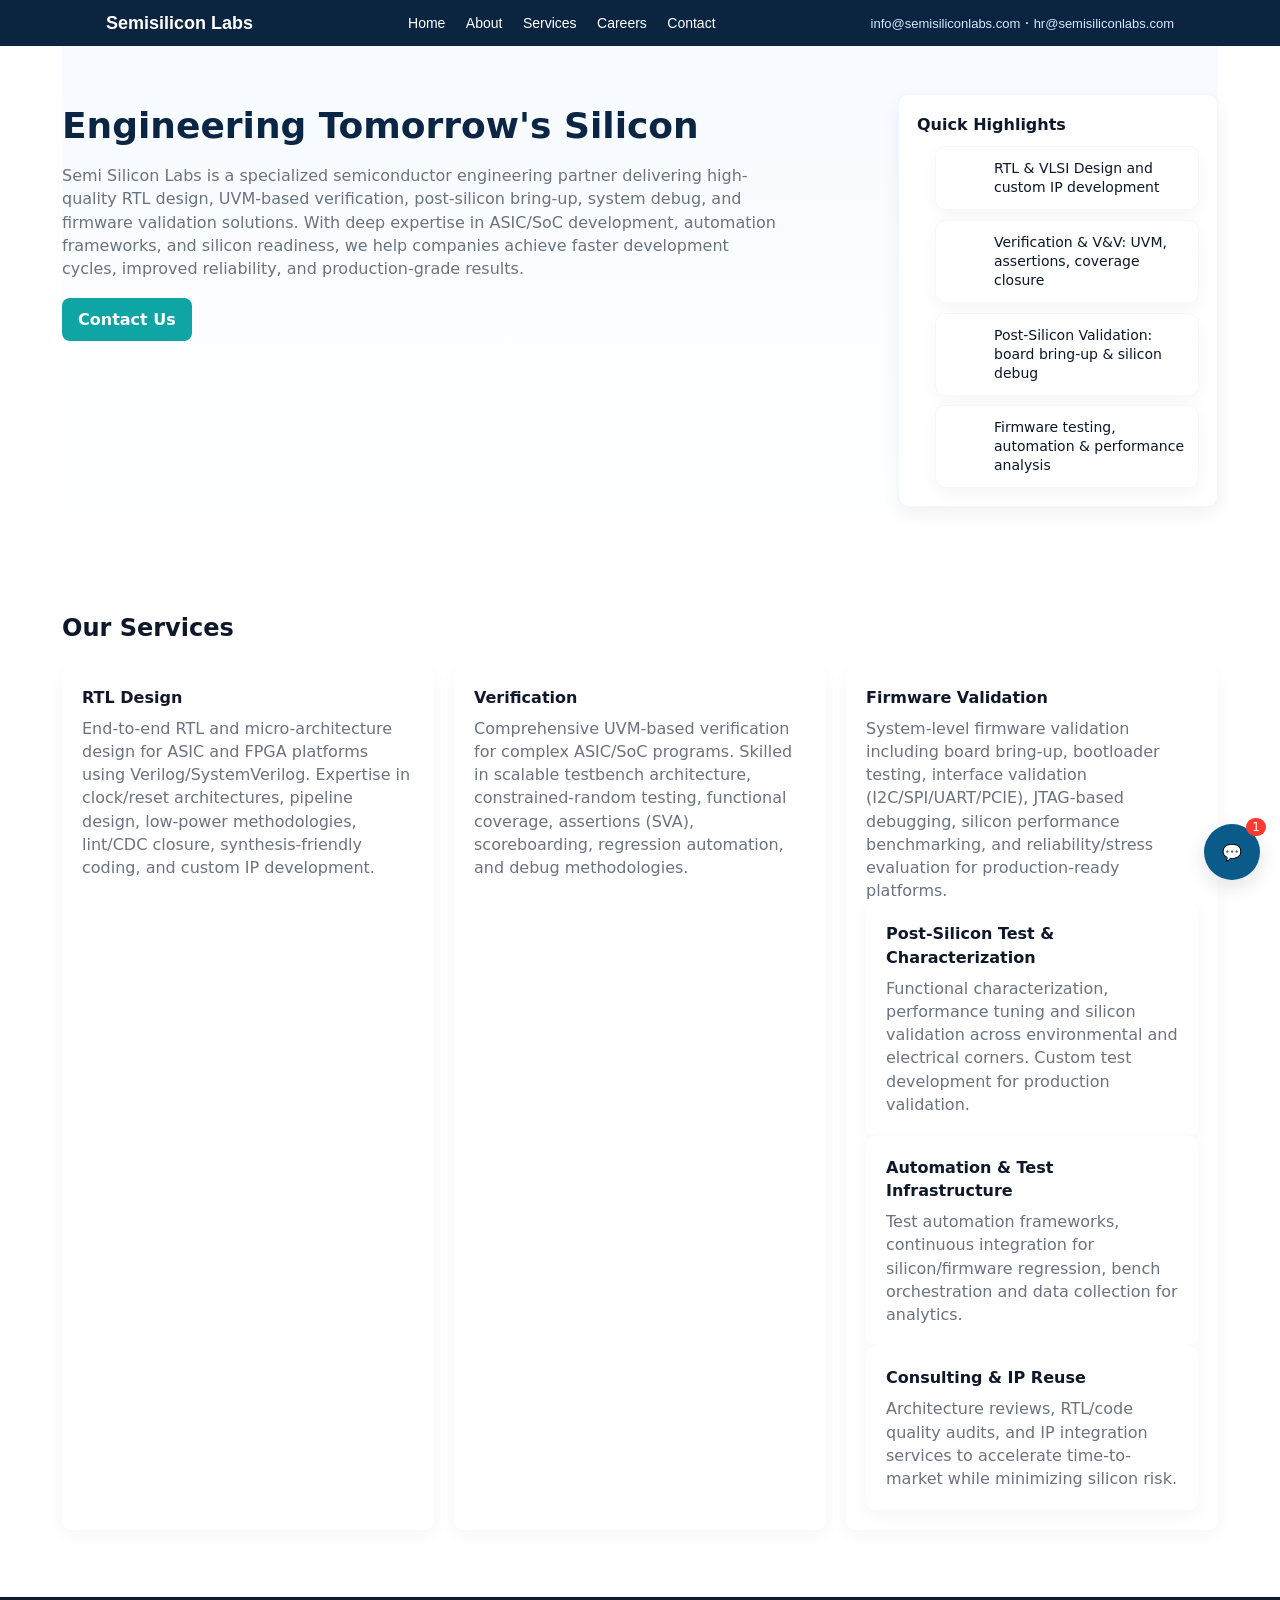
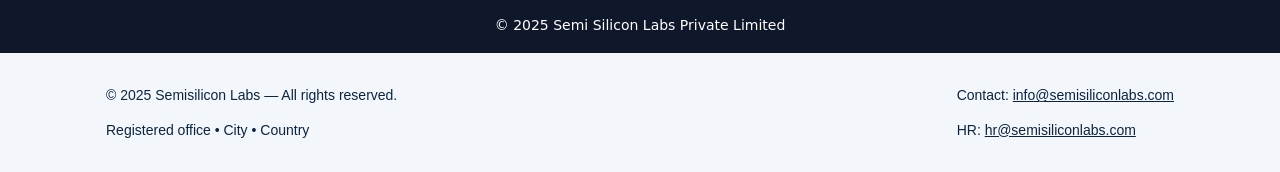
==== commit 283b885f: "Update_ddindex_html" ====
--- a/index.html
+++ b/index.html
@@ -218,6 +218,7 @@
             <p class="lead">
 Comprehensive UVM-based verification for complex ASIC/SoC programs. Skilled in scalable testbench architecture, constrained-random testing, functional coverage, assertions (SVA), scoreboarding, regression automation, and debug methodologies.
 </p>
+             </article>
 
           <article class="service-card" role="listitem">
             <h4>Firmware Validation</h4>
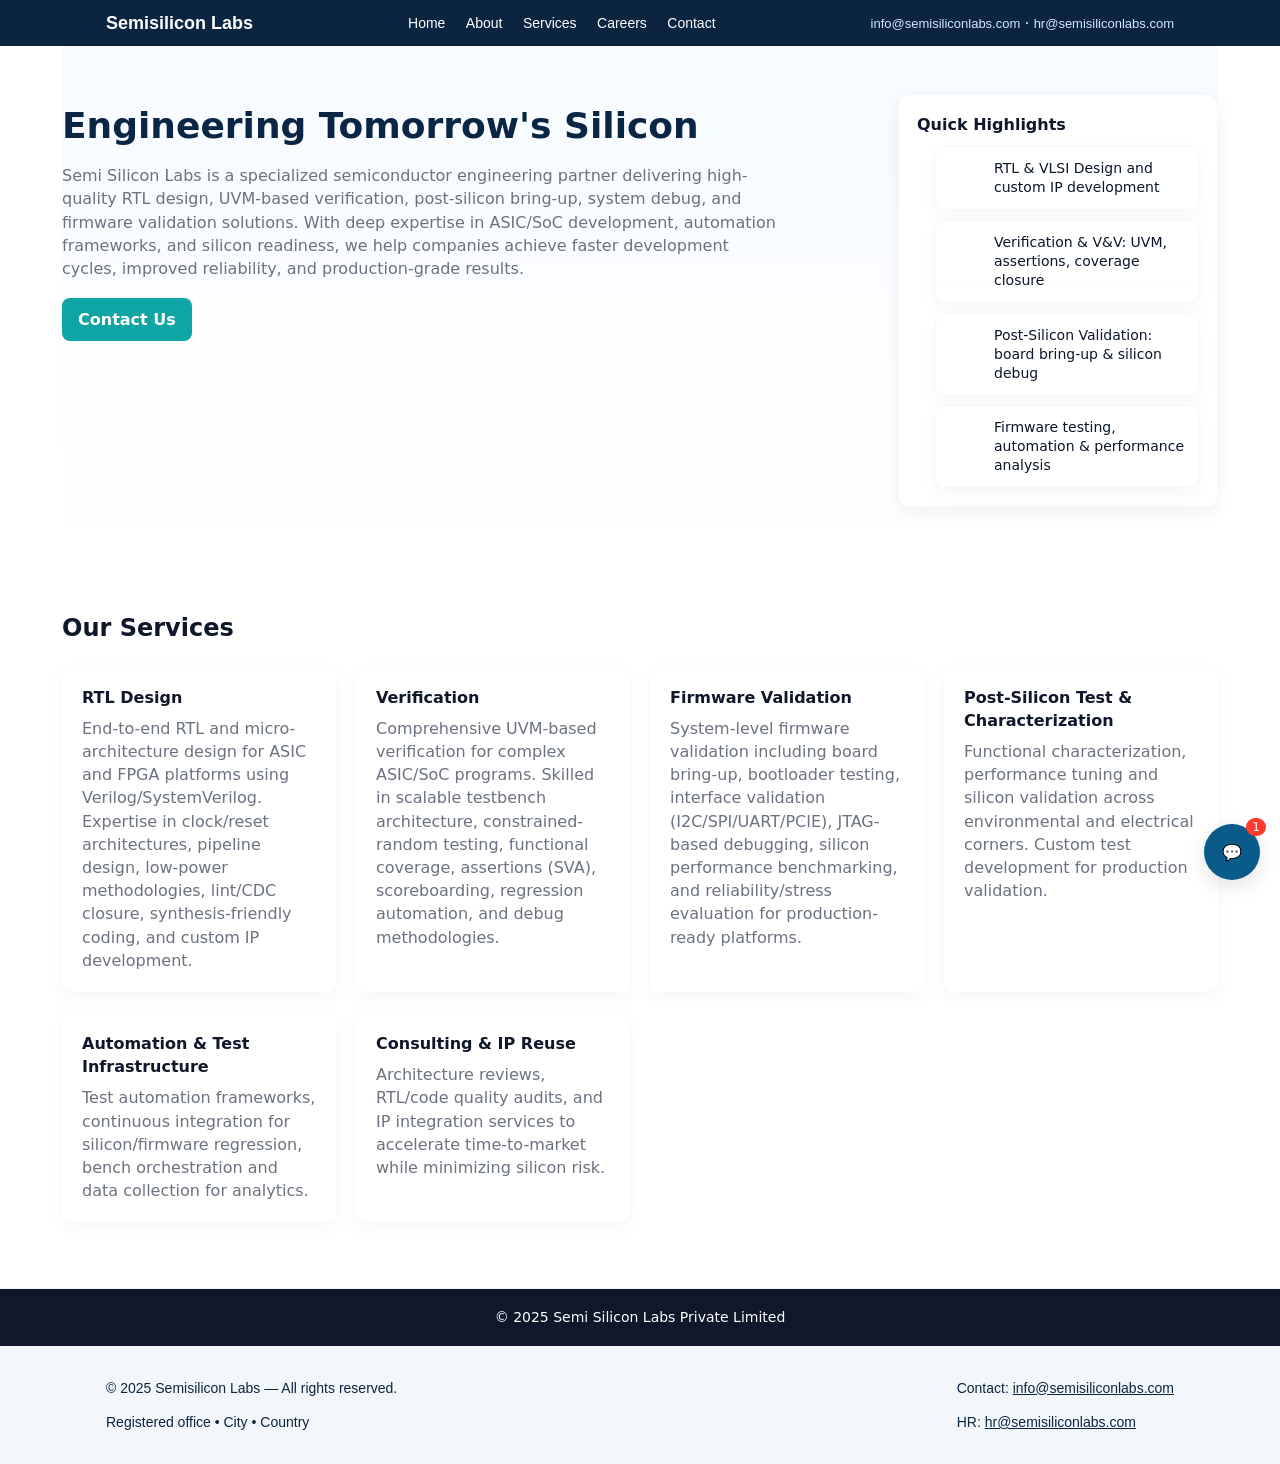
==== commit 4cc2b4f2: "Update index.html" ====
--- a/index.html
+++ b/index.html
@@ -211,20 +211,21 @@
             <p class="lead">
 End-to-end RTL and micro-architecture design for ASIC and FPGA platforms using Verilog/SystemVerilog. Expertise in clock/reset architectures, pipeline design, low-power methodologies, lint/CDC closure, synthesis-friendly coding, and custom IP development.
 </p>
-          </article>
+</article>
 
           <article class="service-card" role="listitem">
             <h4>Verification</h4>
             <p class="lead">
 Comprehensive UVM-based verification for complex ASIC/SoC programs. Skilled in scalable testbench architecture, constrained-random testing, functional coverage, assertions (SVA), scoreboarding, regression automation, and debug methodologies.
 </p>
-             </article>
+</article>
 
           <article class="service-card" role="listitem">
             <h4>Firmware Validation</h4>
             <p class="lead">
 System-level firmware validation including board bring-up, bootloader testing, interface validation (I2C/SPI/UART/PCIE), JTAG-based debugging, silicon performance benchmarking, and reliability/stress evaluation for production-ready platforms.
 </p>
+</article>
 
           <article class="service-card" role="listitem">
             <h4>Post-Silicon Test & Characterization</h4>
